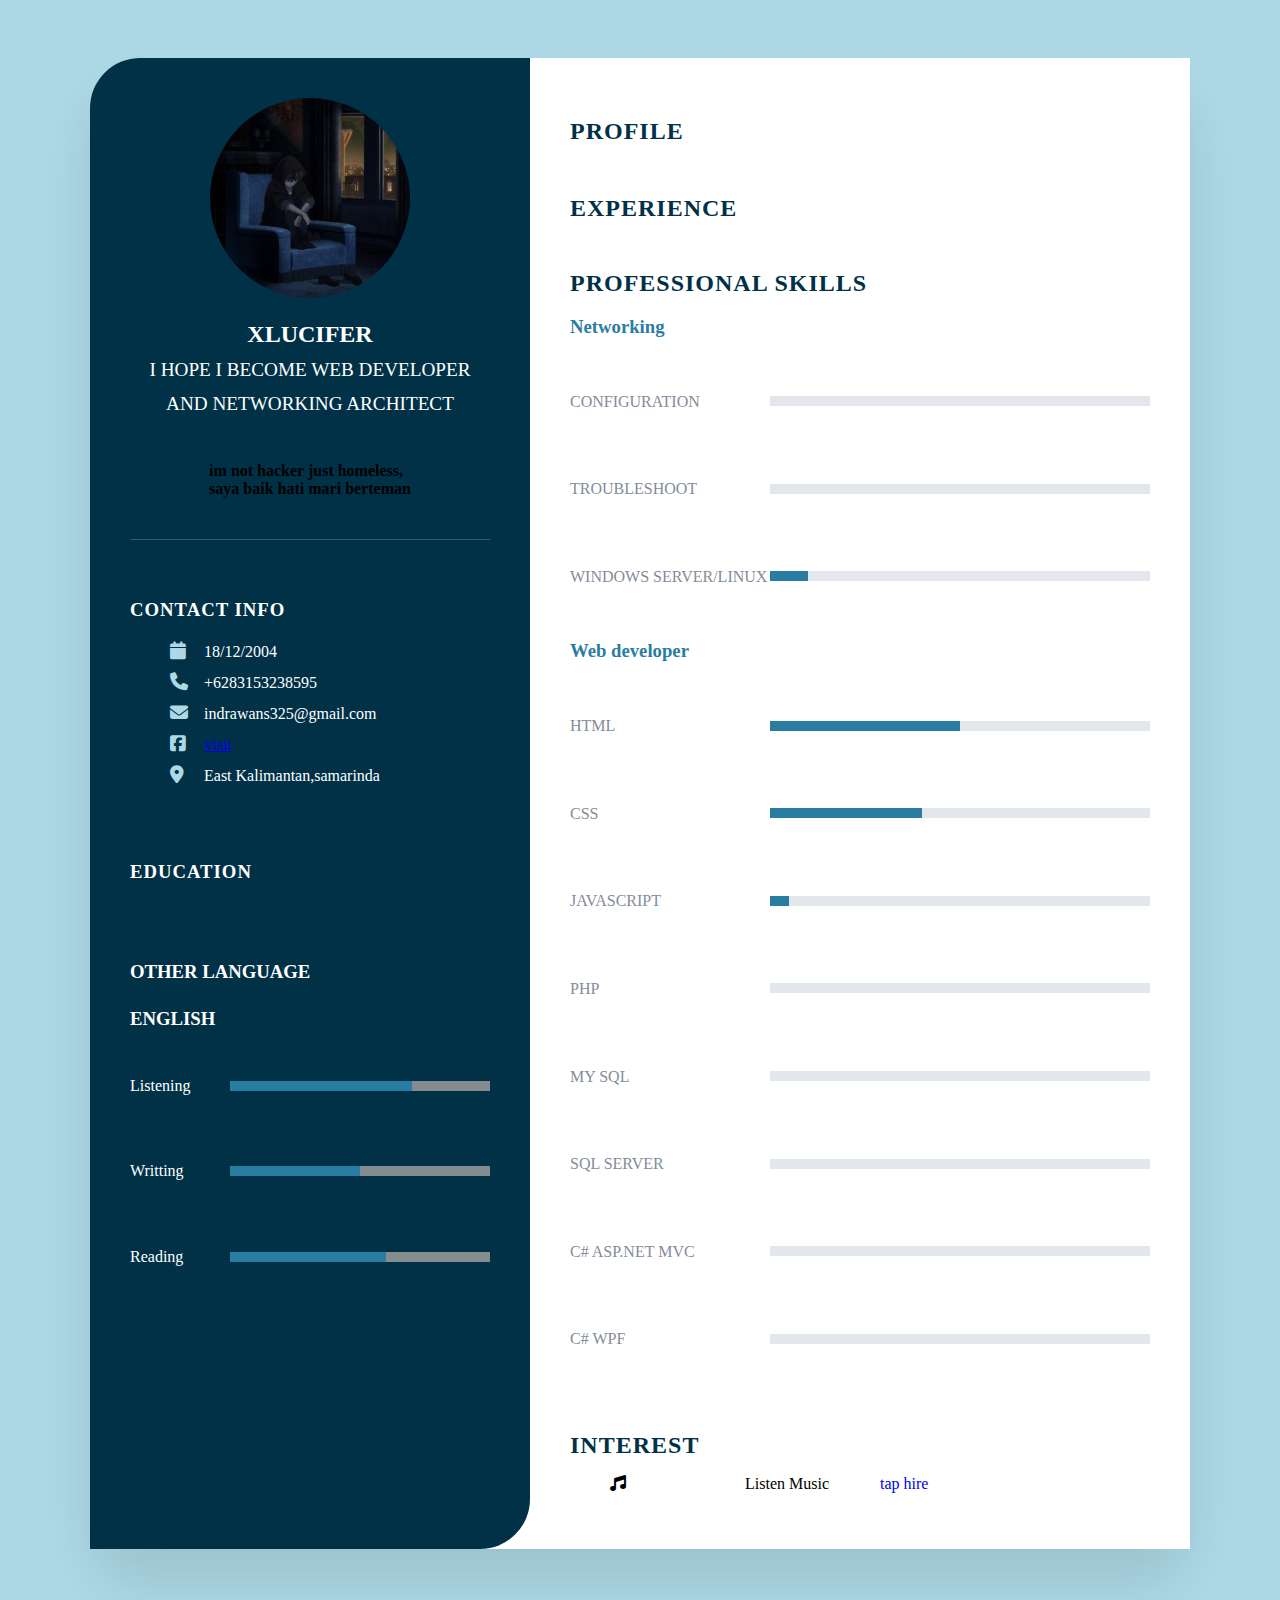
==== index.html @ 86979b14 "Update index.html" ====
<!DOCTYPE html>
<html lang="en">

<head>
    <meta charset="UTF-8">
    <meta http-equiv="X-UA-Compatible" content="IE=edge">
    <meta name="viewport" content="width=device-width, initial-scale=1.0">
    <link rel="stylesheet" href="https://cdnjs.cloudflare.com/ajax/libs/font-awesome/6.2.0/css/all.min.css">
   <link rel="stylesheet" type="text/css" href="style.css">
    <title>hi im indra</title>
   
<head>
<body>
    <div class="container">
        <!--Left side-->
        <div class="left_Side">
            <div class="profileText">
                <div class="imgBox">
                    <img src="pp.jpg" alt="">
                </div>
                <h2>Xlucifer
                    <br>    
                    <span> i hope i become Web developer <br> and Networking architect</span>
                </h2>
                <h4>im not hacker just homeless,<br>saya baik hati mari berteman</h4>
            </div>
            <div class="contactInfo">
                <h3 class="title">Contact Info</h3>
                <ul>
                    <li>
                        <span class="icon"><i class="fa-solid fa-calendar"></i></span>
                        <span class="text">18/12/2004</span>
                    </li>
                    <li>
                        <span class="icon"><i class="fa-solid fa-phone"></i></span>
                        <span class="text">+6283153238595</span>
                    </li>
                    <li>
                        <span class="icon"><i class="fa-solid fa-envelope"></i></span>
                        <span class="text">indrawans325@gmail.com</span>
                    </li>
                    <li>
                        <span class="icon"><i class="fa-brands fa-square-facebook"></i></span>
                        <span class="text"><a href="https://facebook.com/100080320804037">visit  </a></span>
                    </li>
                    <li>
                        <span class="icon"><i class="fa-solid fa-location-dot"></i></span>
                        <span class="text">East Kalimantan,samarinda</span>
                    </li>
                </ul>
            </div>
            <div class="contactInfo education">
                <h3 class="title">Education</h3>
                <ul>
                 <li>
                      <!--  <h5>2015 - 2018<br>(08/2015 - 10/2018)</h5>
                        <h4>Công nghệ thông tin - Lập trình phần mềm</h4>
                        <h4>Cao đẳng kỹ thuật Cao Thắng</h4>
                        <h4>Tốt nghiệp loại Khá, điểm tốt nghiệp trung bình: 6.5</h4>
                    </li>
                    <li>
                        <h5>2015 - 2018<br>(08/2015 - 10/2018)</h5>
                        <h4>Công nghệ thông tin - Lập trình phần mềm</h4>
                        <h4>Cao đẳng kỹ thuật Cao Thắng</h4>
                        <h4>Tốt nghiệp loại Khá, điểm tốt nghiệp trung bình: 6.5</h4>
                    </li>
                    <li>
                        <h5>2019 - 2022<br>(09/2019 - 10/2022)</h5>
                        <h4>Công nghệ thông tin - Quản trị mạng</h4>
                        <h4>Cao đẳng kỹ thuật Công Nghệ Bà Rịa Vũng Tàu</h4>
                        <h4>Tốt nghiệp loại Giỏi, điểm tốt nghiệp trung bình: 8.0</h4> !-->
                    </li>
                </ul>
            </div>
            <div class="contactInfo Language">
                <h3>Other Language</h3>
                <h3>English</h2>
                <div class="box">
                    <h4>Listening</h4>
                    <div class="percent">
                        <div class="percent-listening"></div>
                    </div>
                </div>
                <div class="box">
                    <h4>Writting</h4>
                    <div class="percent">
                        <div class="percent-writting"></div>
                    </div>
                </div>
                <div class="box">
                    <h4>Reading</h4>
                    <div class="percent">
                        <div class="percent-reading"></div>
                    </div>
                </div>
            </div>
        </div>
        <!--Right side-->
        <div class="right_Side">
            <div class="about">
                <h2 class="title2">Profile</h2>
                <p></p>
            </div>
            <div class="about">
                <h2 class="title2">Experience</h2>
                <br>
               <!-- <div class="box">
                    <div class="year_company">
                        <h5>CTY TNHH Sao Việt<br>(01/05/2018 - 12/01/2019)</h5>
                        <!-- <h5>CTY TNHH Sao Việt</h5> -->
                <!--    </div>
                    <div class="text">
                        <h4>Nhân viên - IT Help Desk & Support</h4>
                        <p>Tư vấn thiết bị tin học, đưa ra giải pháp, lắp đặt vận hành và lên kế hoạch bảo trì.
                            <br>Hiểu biết về mạng LAN/WAN, Windows Server, Linux, MacOS, ảo hoá VMWare, EXSi, Hyper-V, vSphere, Cloud ...
                            <br>Cấu hình Mạng nội bộ, thiết bị mạng như Cisco, Mikrotik, Ruijie, Draytek, Firewall ...
                            <br>Quản trị và Support User cấu hình các services của Server như AD, DHCP, DNS, WDS, VPN, FTP, ...
                            <br>Quản trị Database , Storage ... hiểu biết về PhpMyAdmin , SQL Server.
                            <br>Sửa chữa thay thế linh kiện PC, Laptop, máy in văn phòng hoặc máy Photocopy.
                        </p>
                    </div>
                </div>
                <div class="box">
                    <div class="year_company">
                        <h5>CTY KB Vision<br>(01/03/2022 - 24/07/2022)</h5>
                        <!-- <h5>CTY KB Vision</h5> 
                    </div>
                    <div class="text">
                        <h4>Sinh viên thực tập tại CTY KB VISION</h4>
                        <p>Tư vấn thiết bị tin học, đưa ra giải pháp, lắp đặt vận hành và lên kế hoạch bảo trì.
                            <br>Cấu hình Camera, Wifi, bảo trì và sữa chữa các thiết bị tin học văn phòng.
                            <br>Sửa chữa thay thế linh kiện PC, Laptop, máy in văn phòng hoặc máy Photocopy.
                            <br>Cấu hình mạng LAN/WAN kết hợp cùng các nhà mạng.
                        </p>
                    </div>
                </div> -->
                <div class="about skills">
                    <h2 class="title2">Professional Skills</h2>
                    <h3>Networking</h3>
                    <div class="box">
                        <h4>Configuration</h4>
                        <div class="percent">
                            <div class="percent-Configuration"></div>
                        </div>
                        <h4>Troubleshoot</h4>
                        <div class="percent">
                            <div class="percent-fix-troubleshoot"></div>
                        </div>
                        <!-- <h4>Linux</h4>
                        <div class="percent">
                            <div class="percent-linux"></div>
                        </div> -->
                        <h4>Windows server/Linux</h4>
                        <div class="percent">
                            <div class="percent-windows-linux"></div>
                        </div>
                    </div>
                    <h3>Web developer</h3>
                    <div class="box">
                        <h4>HTML</h4>
                        <div class="percent">
                            <div class="percent-HTML"></div>
                        </div>
                        <h4>CSS</h4>
                        <div class="percent">
                            <div class="percent-CSS"></div>
                        </div>
                        <h4>Javascript</h4>
                        <div class="percent">
                            <div class="percent-Javascript"></div>
                        </div>
                        <h4>PHP</h4>
                        <div class="percent">
                            <div class="percent-php"></div>
                        </div>
                        <h4>My SQL</h4>
                        <div class="percent">
                            <div class="percent-phpmyadmin"></div>
                        </div>
                        <h4>SQL Server</h4>
                        <div class="percent">
                            <div class="percent-sqlserver"></div>
                        </div>
                        <h4>C# ASP.Net MVC</h4>
                        <div class="percent">
                            <div class="percent-asp"></div>
                        </div>
                        <!-- <h4>C# WindowsForm</h4>
                        <div class="percent">
                            <div class="percent-windowsform"></div>
                        </div> -->
                        <h4>C# WPF</h4>
                        <div class="percent">
                            <div class="percent-wpf"></div>
                        </div>
                    </div>
                </div>
                <div class="about interest">
                    <h2 class="title2">Interest</h2>
                    <ul
                        <li><i class="fa-solid fa-music"></i>Listen Music <a style="text-decoration:none"
                               href="https://youtube.com/playlist?list=PLJeht0-UlCHR5OqHsNZGWWJaHOOvCvGUw">
                                tap hire</a>
                            
                           
                        </li>
                    </ul>
                </div>
            </div>
        </div>
    </div>
</body>

</html>
---- style.css ----
<style>
        @import url("https://fonts.googleapis.com/css?family=Roboto:200,300,400,500,600,700,800,900&display=swap");
* {
    margin: 0;
    padding: 0;
    box-sizing: border-box;
    font-family: 'Roboto', sans-serif;
}

body {
    background: lightblue;
    display: flex;
    justify-content: center;
    align-items: center;
    min-height: 100vh;
}


/* ------------------------------------------------------- Container ----------------------------------------------- */

.container {
    position: relative;
    width: 100%;
    max-width: 1100px;
    min-height: 1000px;
    margin: 50px;
    background: white;
    display: grid;
    grid-template-columns: 2fr 3fr;
    box-shadow: 0 35px 55px rgba(0, 0, 0, 0.1);
    border-radius: 50px;
}


/* ------------------------------------------------------- Site Left ----------------------------------------------- */

.container .left_Side {
    position: relative;
    background: #003147;
    padding: 40px;
    border-radius: 50px 0 50px 0;
}

.profileText {
    position: relative;
    display: flex;
    flex-direction: column;
    align-items: center;
    padding-bottom: 20px;
    border-bottom: 1px solid rgba(255, 255, 255, 0.2)
}

.profileText .imgBox {
    position: relative;
    width: 200px;
    height: 200px;
    border-radius: 50%;
    overflow: hidden;
}

.profileText .imgBox img {
    position: absolute;
    top: 0;
    left: 0;
    width: 100%;
    height: 100%;
    object-fit: cover;
}

.profileText h2 {
    color: #fff;
    font-size: 1.5em;
    margin-top: 20px;
    text-transform: uppercase;
    text-align: center;
    font-weight: 600;
    line-height: 1.4em;
}

.profileText h2 span {
    font-size: 0.8em;
    font-weight: 300;
}


/* ------------------------------------------------------- Contact left site ----------------------------------------------- */

.contactInfo {
    padding-top: 40px;
}

.title {
    color: #fff;
    text-transform: uppercase;
    font-weight: 600;
    margin-bottom: 20px;
    letter-spacing: 1px;
}

.contactInfo ul {
    position: relative;
}

.contactInfo ul li {
    position: relative;
    list-style: none;
    margin: 10px 0;
    cursor: pointer;
}

.contactInfo ul li .icon {
    color: lightblue;
    width: 30px;
    display: inline-block;
    font-size: 18px;
}

.contactInfo ul li span {
    color: #fff;
    font-weight: 300;
}


/* ------------------------------------------------------- Education ----------------------------------------------- */

.contactInfo.education li {
    margin-bottom: 15px;
}

.contactInfo.education h5 {
    color: lightblue;
    font-weight: 600;
}

.contactInfo.education h4:nth-child(2) {
    color: #fff;
    font-weight: 500;
}

.contactInfo.education h4 {
    color: #fff;
    font-weight: 300;
}


/* ------------------------------------------------------- Experience ----------------------------------------------- */


/* ------------------------------------------------------- Language ----------------------------------------------- */

.contactInfo.Language h3 {
    text-transform: uppercase;
    color: #fff;
    margin-bottom: 25px;
}

.contactInfo.Language .box h4 {
    font-weight: 500;
}

.contactInfo.Language .box {
    color: #fff;
    margin-bottom: 25px;
    display: grid;
    grid-template-columns: 100px 1fr;
    justify-content: center;
    align-items: center;
}

.contactInfo.Language .box .percent {
    position: relative;
    width: 100%;
    height: 10px;
    background: #848c90;
}

.contactInfo.Language .box .percent .percent-listening {
    position: absolute;
    top: 0;
    left: 0;
    height: 10px;
    width: 70%;
    background: #2a7da2;
}

.contactInfo.Language .box .percent .percent-writting {
    position: absolute;
    top: 0;
    left: 0;
    height: 10px;
    width: 50%;
    background: #2a7da2;
}

.contactInfo.Language .box .percent .percent-reading {
    position: absolute;
    top: 0;
    left: 0;
    height: 10px;
    width: 60%;
    background: #2a7da2;
}


/* ------------------------------------------------------- Site Right ----------------------------------------------- */

.container .right_Side {
    position: relative;
    background: #fff;
    padding: 40px;
}

.about {
    margin-bottom: 50px;
}

.about:last-child {
    margin-bottom: 0px;
}

.title2 {
    color: #003147;
    text-transform: uppercase;
    letter-spacing: 1px;
    margin-bottom: 10px;
}

p {
    color: #333;
}

.about .box {
    display: flex;
    flex-direction: row;
    margin: 20px 0;
}

.about .box .text p {
    line-height: 1.5em;
}

.about .box .year_company {
    min-width: 150px;
}

.about .box .year_company h5 {
    text-transform: uppercase;
    color: #848c90;
    font-weight: 600;
}

.about .box .text h4 {
    text-transform: uppercase;
    color: #2a7da2;
    font-size: 16px;
}

.about.skills h3 {
    color: #2a7da2;
}

.about.skills .box h4 {
    text-transform: uppercase;
    color: #848c99;
    font-weight: 500;
}


/*----------------------------------*/

.about.skills .box {
    display: grid;
    grid-template-columns: 200px 1fr;
    justify-content: center;
    align-items: center;
    line-height: 45px;
}

.about.skills .box .percent {
    position: relative;
    width: 100%;
    height: 10px;
    background: rgba(163, 174, 188, 0.3);
}


/*----------------------------------*/


/* .about.skills .box {
    position: relative;
    width: 100%;
    display: grid;
    grid-template-columns: 150px 1fr;
    justify-content: center;
    align-items: center;
}

.about.skills .box .percent {
    position: relative;
    margin-bottom: 25px;
    width: 100%;
    height: 10px;
    background: rgb(209, 206, 206);
} */

.about.skills .box .percent .percent-Configuration {
    position: absolute;
    top: 0;
    left: 0;
    height: 10px;
    width: 0%;
    background: #2a7da2;
}

.about.skills .box .percent .percent-fix-troubleshoot {
    position: absolute;
    top: 0;
    left: 0;
    height: 10px;
    width: 0%;
    background: #2a7da2;
}

/*.about.skills .box .percent .percent-linux {
    position: absolute;
    top: 0;
    left: 0;
    height: 10px;
    width: 60%;
    background: #2a7da2;
}*/

.about.skills .box .percent .percent-windows-linux {
    position: absolute;
    top: 0;
    left: 0;
    height: 10px;
    width: 10%;
    background: #2a7da2;
}

.about.skills .box .percent .percent-HTML {
    position: absolute;
    top: 0;
    left: 0;
    height: 10px;
    width: 50%;
    background: #2a7da2;
}

.about.skills .box .percent .percent-CSS {
    position: absolute;
    top: 0;
    left: 0;
    height: 10px;
    width: 40%;
    background: #2a7da2;
}

.about.skills .box .percent .percent-Javascript {
    position: absolute;
    top: 0;
    left: 0;
    height: 10px;
    width: 5%;
    background: #2a7da2;
}

.about.skills .box .percent .percent-php {
    position: absolute;
    top: 0;
    left: 0;
    height: 10px;
    width: 0%;
    background: #2a7da2;
}

.about.skills .box .percent .percent-phpmyadmin {
    position: absolute;
    top: 0;
    left: 0;
    height: 10px;
    width: 0%;
    background: #2a7da2;
}

.about.skills .box .percent .percent-sqlserver {
    position: absolute;
    top: 0;
    left: 0;
    height: 10px;
    width: 0%;
    background: #2a7da2;
}

.about.skills .box .percent .percent-asp {
    position: absolute;
    top: 0;
    left: 0;
    height: 10px;
    width: 0%;
    background: #2a7da2;
}

.about.skills .box .percent .percent-windowsform {
    position: absolute;
    top: 0;
    left: 0;
    height: 10px;
    width: 0%;
    background: #2a7da2;
}

.about.skills .box .percent .percent-wpf {
    position: absolute;
    top: 0;
    left: 0;
    height: 10px;
    width: 0%;
    background: #2a7da2;
}

.about.interest ul {
    display: grid;
    grid-template-columns: repeat(4, 1fr);
}

.about.interest ul li {
    list-style: none;
    color: #333;
    font-weight: 500;
    margin: 20px 0;
}

.about.interest ul li .fa-solid {
    color: #03a9f4;
    margin-right: 5px;
    font-size: 18px;
    width: 20px;
}


/* @media (max-width: 950px) {
    .container {
        margin: 5px;
        grid-template-columns: repeat(1, 1fr);
    }
    .about.interest ul {
        grid-template-columns: repeat(2, 1fr);
    }
} */

/*scale layout*/

@media screen and (min-width: 0px) and (max-width:970px) {
    .container {
        margin: 5px;
        grid-template-columns: repeat(1, 1fr);
    }
    .about.interest ul {
        grid-template-columns: repeat(2, 1fr);
    }
}

@media screen and (min-width: 0px) and (max-width:0px) {
    .container {
        margin: 5px;
        grid-template-columns: repeat(1, 1fr);
    }
    .about.interest ul {
        grid-template-columns: repeat(1, 1fr);
    }
}
        






    </style>
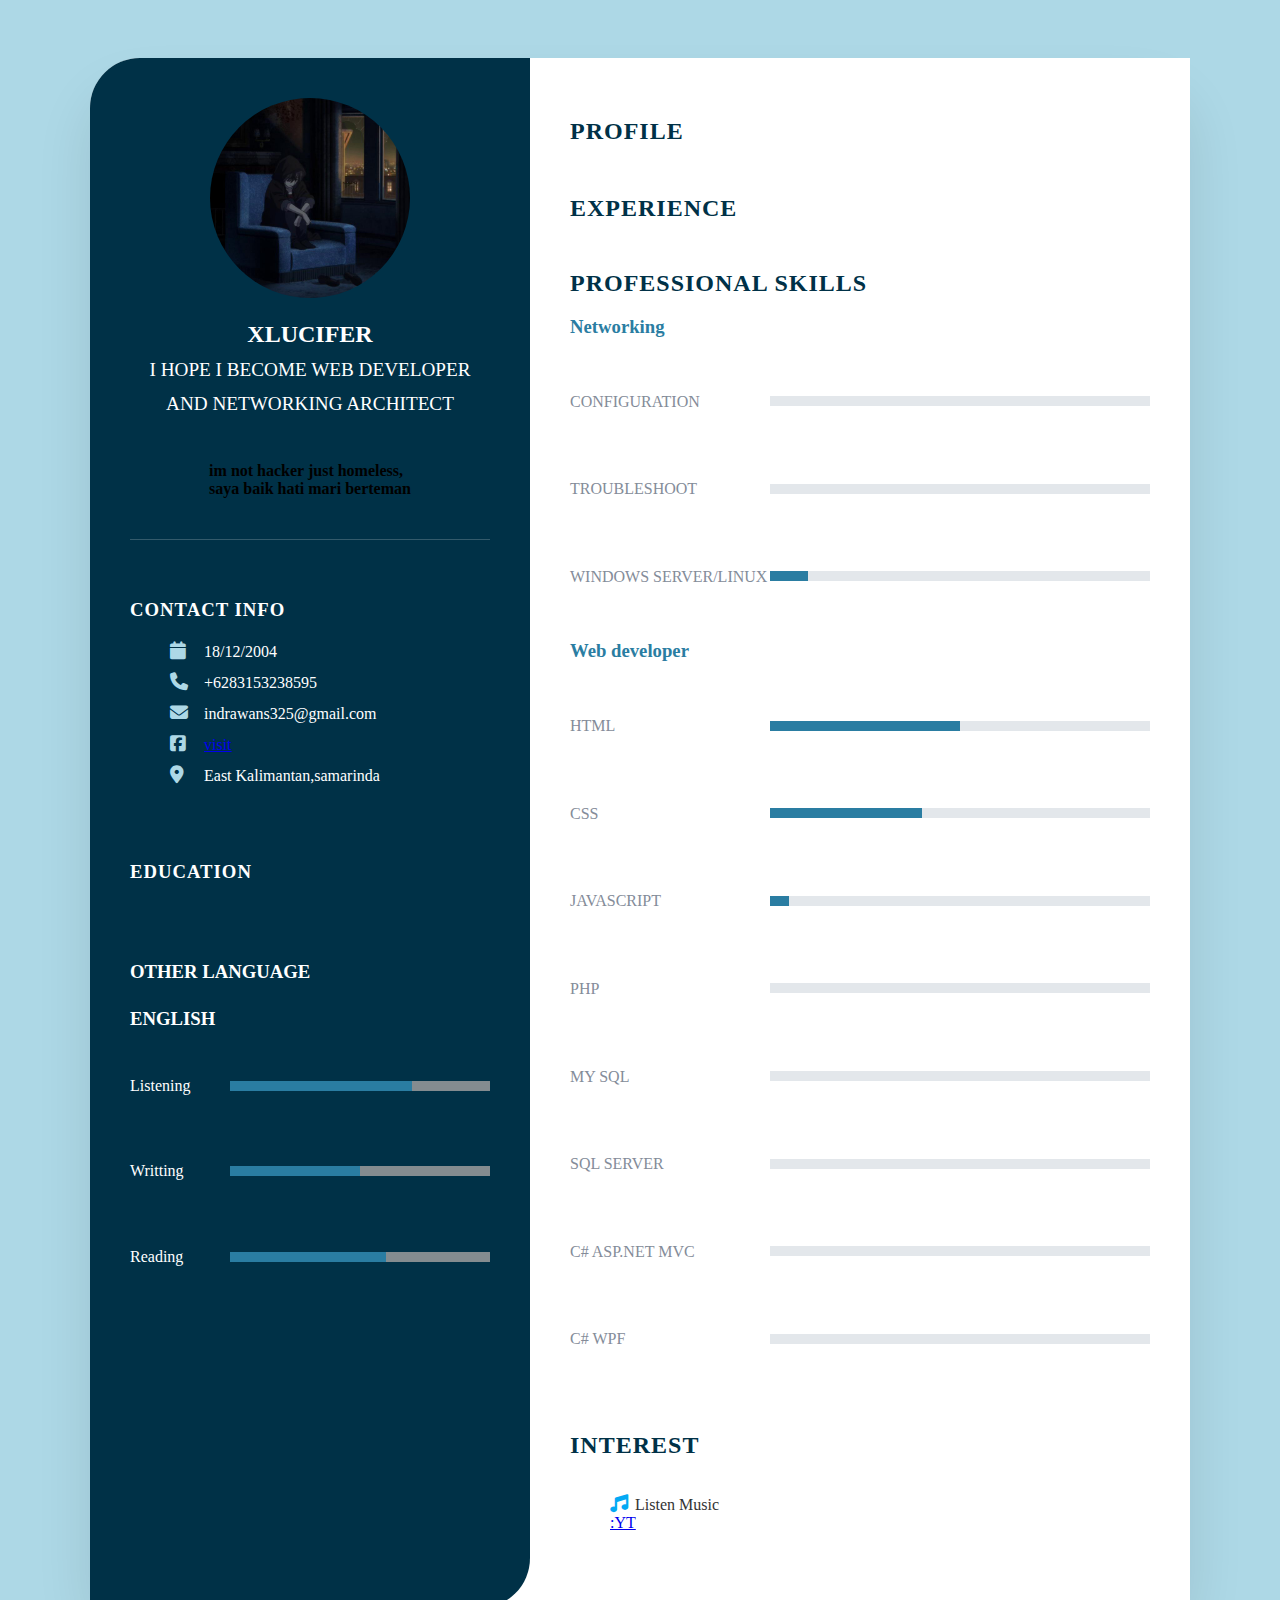
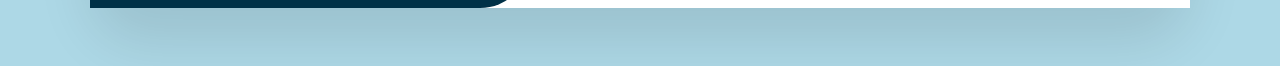
==== commit 69874ba8: "Update index.html" ====
--- a/index.html
+++ b/index.html
@@ -198,13 +198,13 @@
                 </div>
                 <div class="about interest">
                     <h2 class="title2">Interest</h2>
-                    <ul
-                        <li><i class="fa-solid fa-music"></i>Listen Music <a style="text-decoration:none"
-                               href="https://youtube.com/playlist?list=PLJeht0-UlCHR5OqHsNZGWWJaHOOvCvGUw">
-                                tap hire</a>
-                            
-                           
-                        </li>
+                    <ul>
+          
+                   
+
+                        <li><i class="fa-solid fa-music"></i>Listen Music <a href="https://youtube.com/playlist?list=PLJeht0-UlCHR5OqHsNZGWWJaHOOvCvGUw">:YT</a></li>
+                        
+                    </ul>
                     </ul>
                 </div>
             </div>
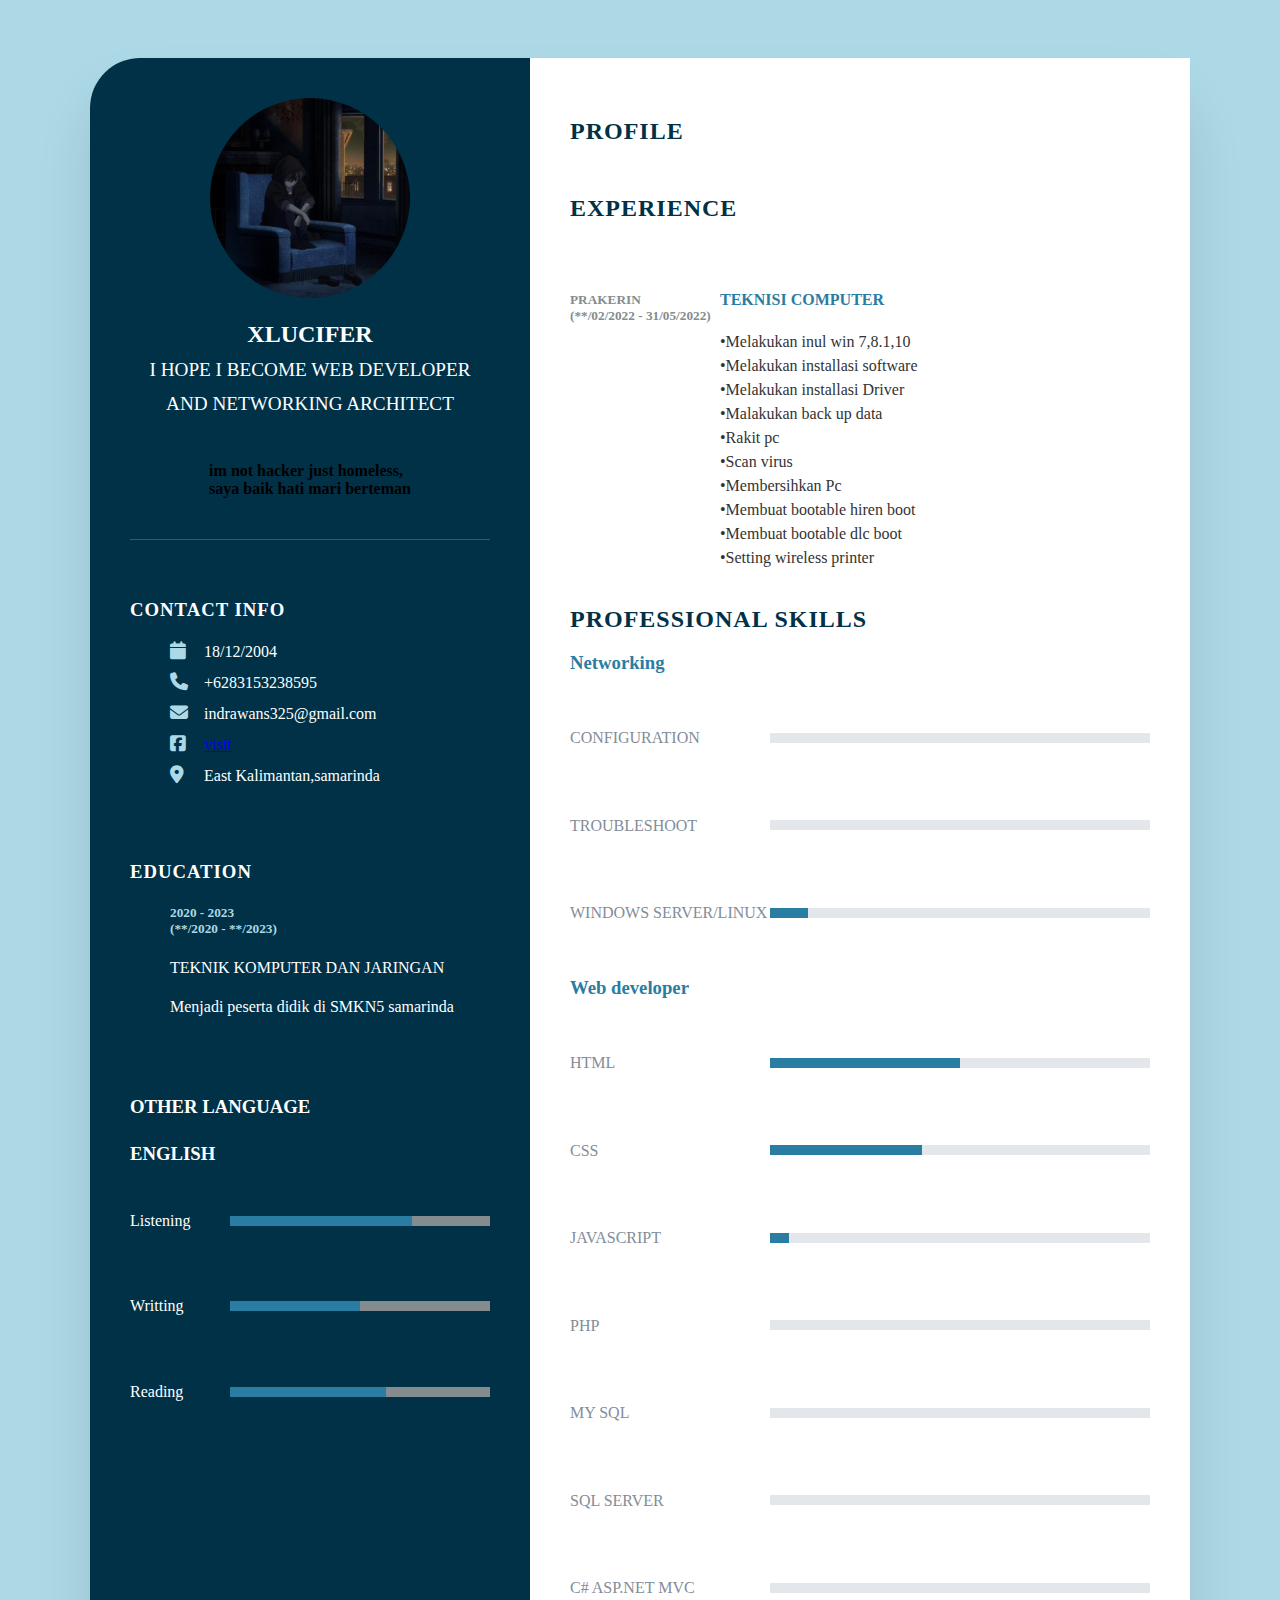
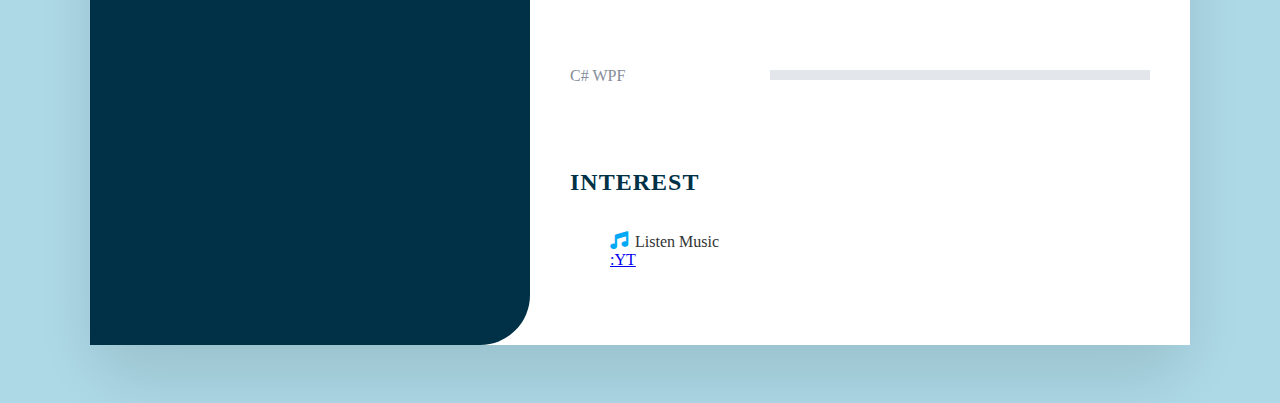
==== commit 27953ed8: "Update index.html" ====
--- a/index.html
+++ b/index.html
@@ -50,26 +50,15 @@
                     </li>
                 </ul>
             </div>
+            
             <div class="contactInfo education">
                 <h3 class="title">Education</h3>
                 <ul>
                  <li>
-                      <!--  <h5>2015 - 2018<br>(08/2015 - 10/2018)</h5>
-                        <h4>Công nghệ thông tin - Lập trình phần mềm</h4>
-                        <h4>Cao đẳng kỹ thuật Cao Thắng</h4>
-                        <h4>Tốt nghiệp loại Khá, điểm tốt nghiệp trung bình: 6.5</h4>
-                    </li>
-                    <li>
-                        <h5>2015 - 2018<br>(08/2015 - 10/2018)</h5>
-                        <h4>Công nghệ thông tin - Lập trình phần mềm</h4>
-                        <h4>Cao đẳng kỹ thuật Cao Thắng</h4>
-                        <h4>Tốt nghiệp loại Khá, điểm tốt nghiệp trung bình: 6.5</h4>
-                    </li>
-                    <li>
-                        <h5>2019 - 2022<br>(09/2019 - 10/2022)</h5>
-                        <h4>Công nghệ thông tin - Quản trị mạng</h4>
-                        <h4>Cao đẳng kỹ thuật Công Nghệ Bà Rịa Vũng Tàu</h4>
-                        <h4>Tốt nghiệp loại Giỏi, điểm tốt nghiệp trung bình: 8.0</h4> !-->
+                        <h5>2020 - 2023<br>(**/2020 - **/2023)</h5>
+                        <h4>TEKNIK KOMPUTER DAN JARINGAN</h4>
+                        <h4>Menjadi peserta didik di SMKN5 samarinda</h4>
+                        <h4></h4>
                     </li>
                 </ul>
             </div>
@@ -102,39 +91,29 @@
                 <h2 class="title2">Profile</h2>
                 <p></p>
             </div>
-            <div class="about">
+              <div class="about">
                 <h2 class="title2">Experience</h2>
                 <br>
-               <!-- <div class="box">
+                <div class="box">
                     <div class="year_company">
-                        <h5>CTY TNHH Sao Việt<br>(01/05/2018 - 12/01/2019)</h5>
-                        <!-- <h5>CTY TNHH Sao Việt</h5> -->
-                <!--    </div>
+                        <h5>PRAKERIN<br>(**/02/2022 - 31/05/2022)</h5> 
+                         
+                  </div>
                     <div class="text">
-                        <h4>Nhân viên - IT Help Desk & Support</h4>
-                        <p>Tư vấn thiết bị tin học, đưa ra giải pháp, lắp đặt vận hành và lên kế hoạch bảo trì.
-                            <br>Hiểu biết về mạng LAN/WAN, Windows Server, Linux, MacOS, ảo hoá VMWare, EXSi, Hyper-V, vSphere, Cloud ...
-                            <br>Cấu hình Mạng nội bộ, thiết bị mạng như Cisco, Mikrotik, Ruijie, Draytek, Firewall ...
-                            <br>Quản trị và Support User cấu hình các services của Server như AD, DHCP, DNS, WDS, VPN, FTP, ...
-                            <br>Quản trị Database , Storage ... hiểu biết về PhpMyAdmin , SQL Server.
-                            <br>Sửa chữa thay thế linh kiện PC, Laptop, máy in văn phòng hoặc máy Photocopy.
+                        <h4>TEKNISI COMPUTER</h4>
+                        <p>•Melakukan inul win 7,8.1,10
+                            <br>•Melakukan installasi software
+                            <br>•Melakukan installasi Driver
+                            <br>•Malakukan back up data 
+                            <br>•Rakit pc 
+                            <br>•Scan virus 
+                            <br>•Membersihkan Pc
+                            <br>•Membuat bootable hiren boot
+                            <br>•Membuat bootable dlc boot
+                            <br>•Setting wireless printer 
                         </p>
                     </div>
                 </div>
-                <div class="box">
-                    <div class="year_company">
-                        <h5>CTY KB Vision<br>(01/03/2022 - 24/07/2022)</h5>
-                        <!-- <h5>CTY KB Vision</h5> 
-                    </div>
-                    <div class="text">
-                        <h4>Sinh viên thực tập tại CTY KB VISION</h4>
-                        <p>Tư vấn thiết bị tin học, đưa ra giải pháp, lắp đặt vận hành và lên kế hoạch bảo trì.
-                            <br>Cấu hình Camera, Wifi, bảo trì và sữa chữa các thiết bị tin học văn phòng.
-                            <br>Sửa chữa thay thế linh kiện PC, Laptop, máy in văn phòng hoặc máy Photocopy.
-                            <br>Cấu hình mạng LAN/WAN kết hợp cùng các nhà mạng.
-                        </p>
-                    </div>
-                </div> -->
                 <div class="about skills">
                     <h2 class="title2">Professional Skills</h2>
                     <h3>Networking</h3>
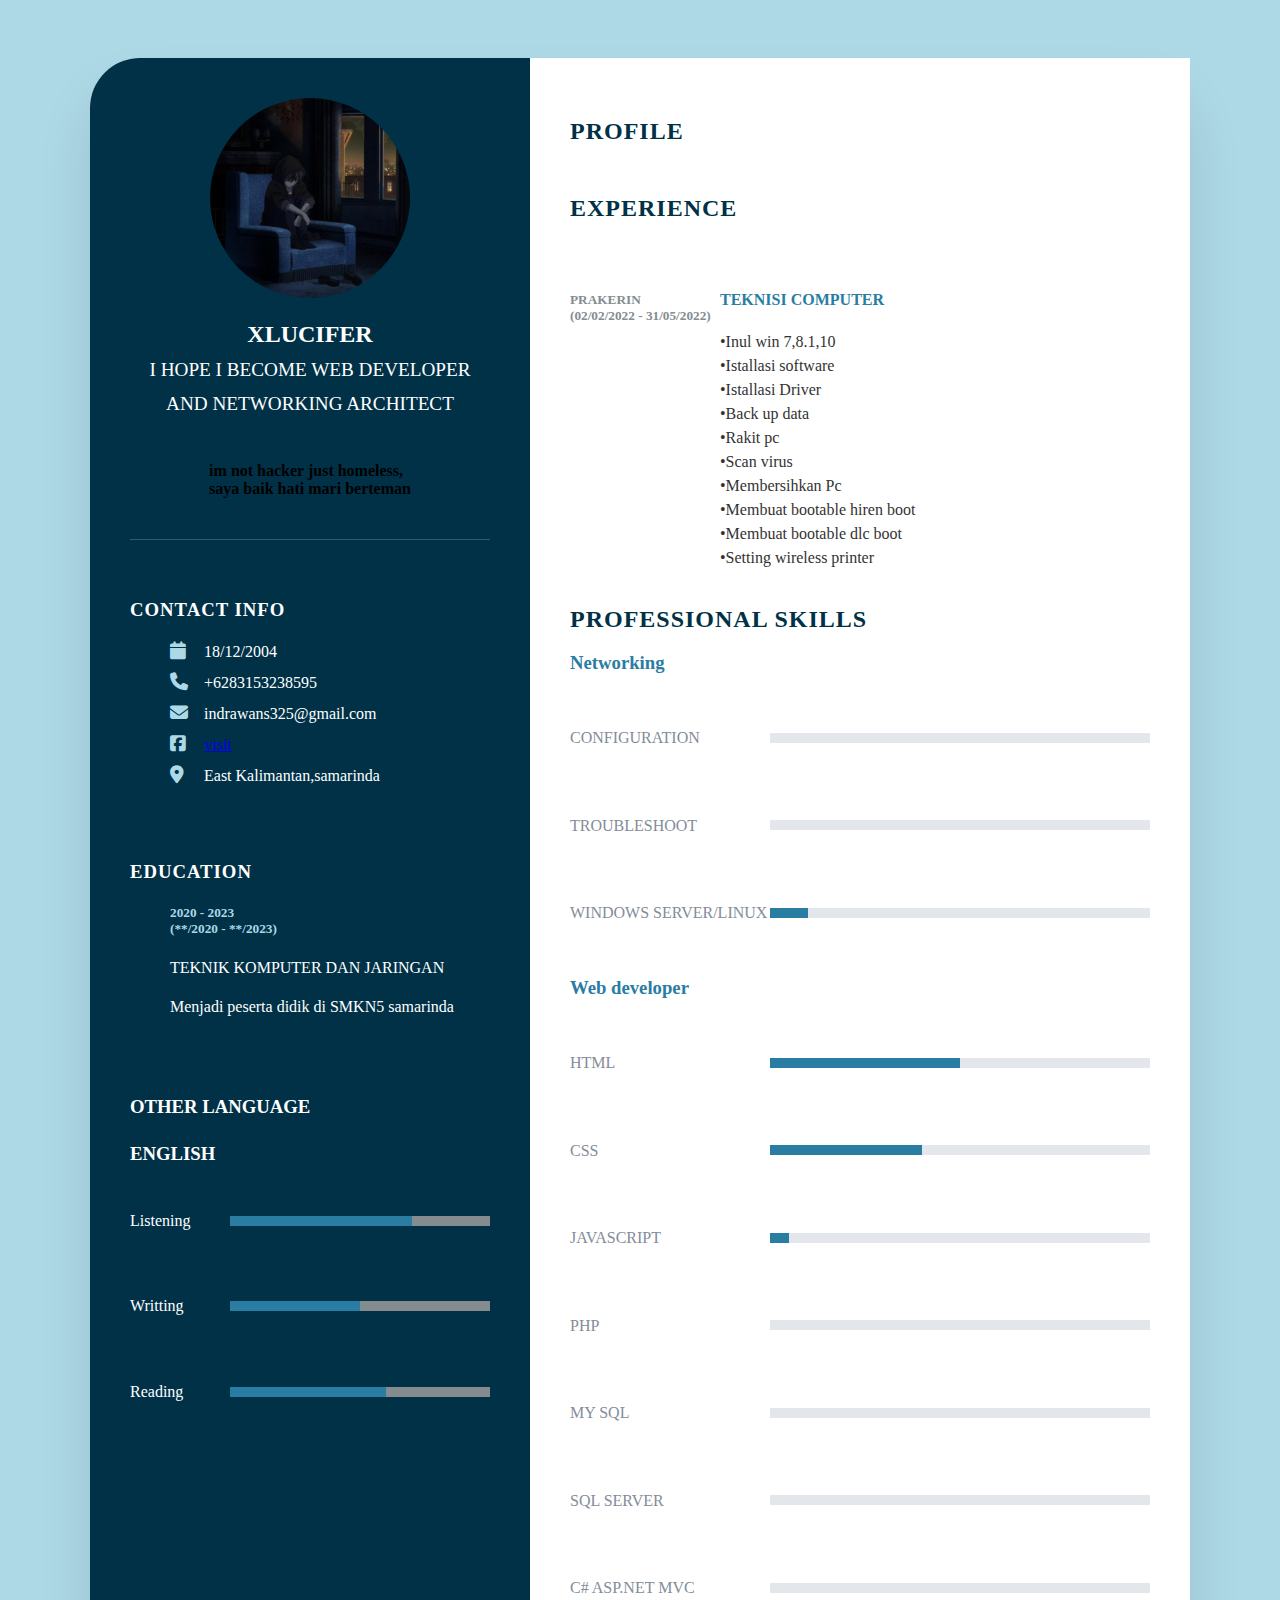
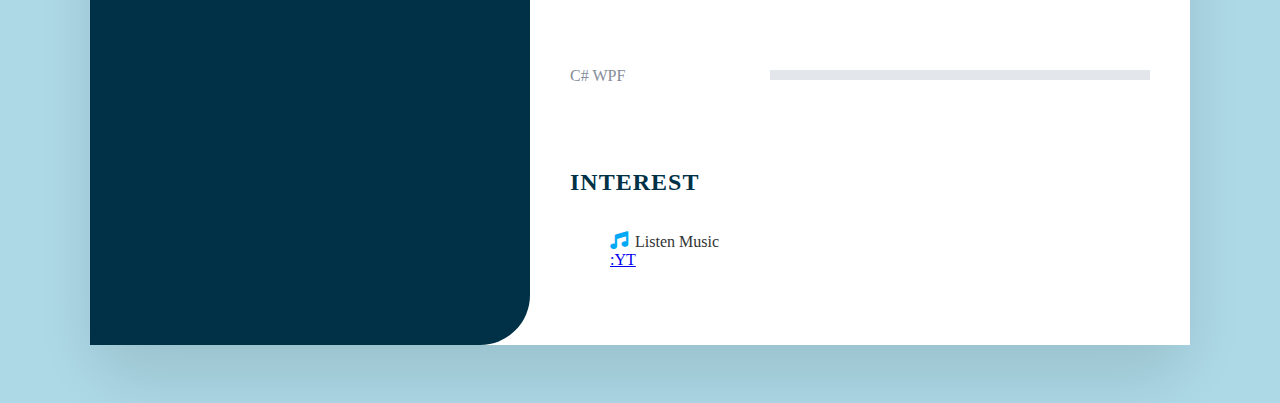
==== commit 4b4f541d: "Update index.html" ====
--- a/index.html
+++ b/index.html
@@ -96,15 +96,15 @@
                 <br>
                 <div class="box">
                     <div class="year_company">
-                        <h5>PRAKERIN<br>(**/02/2022 - 31/05/2022)</h5> 
+                        <h5>PRAKERIN<br>(02/02/2022 - 31/05/2022)</h5> 
                          
                   </div>
                     <div class="text">
                         <h4>TEKNISI COMPUTER</h4>
-                        <p>•Melakukan inul win 7,8.1,10
-                            <br>•Melakukan installasi software
-                            <br>•Melakukan installasi Driver
-                            <br>•Malakukan back up data 
+                        <p>•Inul win 7,8.1,10
+                            <br>•Istallasi software
+                            <br>•Istallasi Driver
+                            <br>•Back up data 
                             <br>•Rakit pc 
                             <br>•Scan virus 
                             <br>•Membersihkan Pc
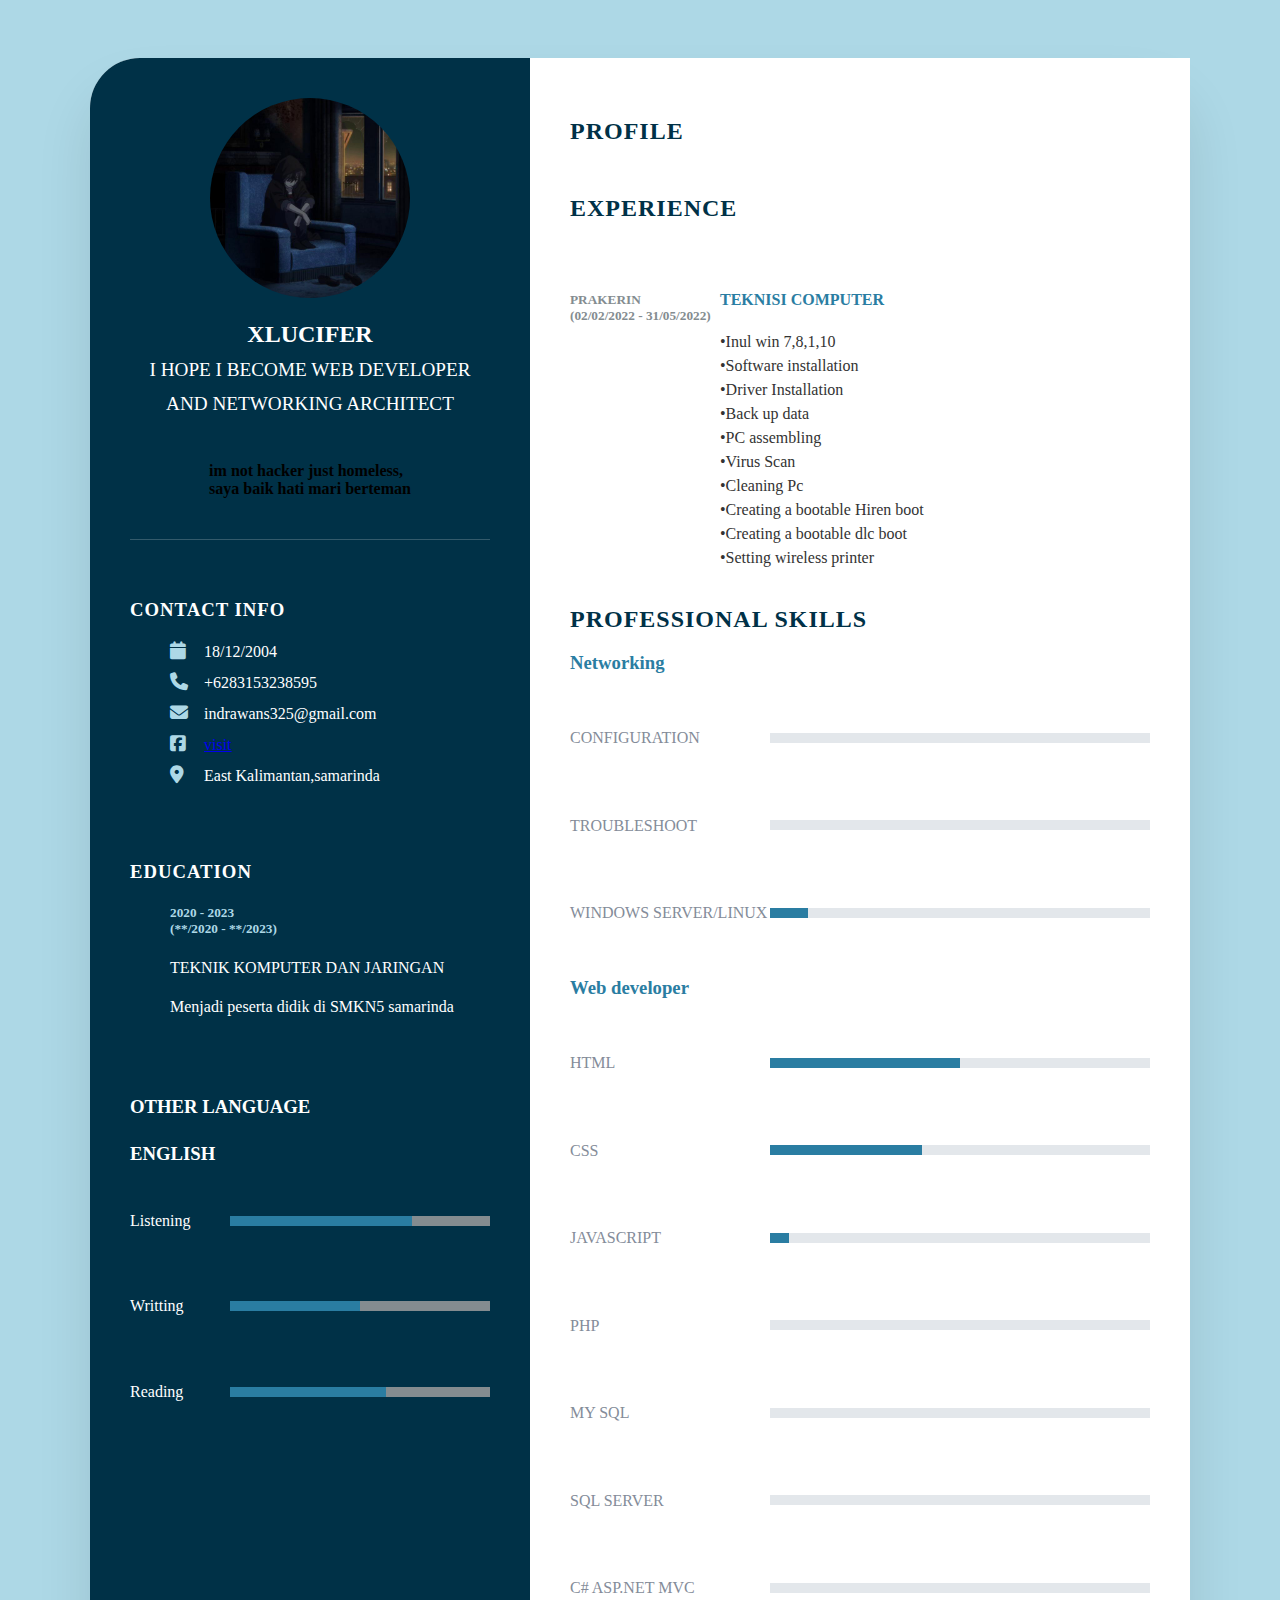
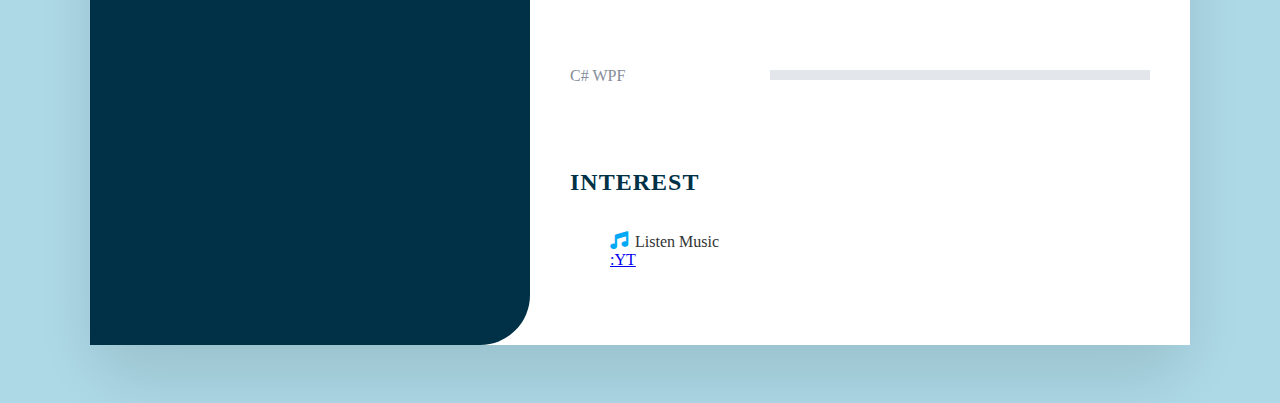
==== commit 33811127: "Update index.html" ====
--- a/index.html
+++ b/index.html
@@ -101,16 +101,17 @@
                   </div>
                     <div class="text">
                         <h4>TEKNISI COMPUTER</h4>
-                        <p>•Inul win 7,8.1,10
-                            <br>•Istallasi software
-                            <br>•Istallasi Driver
-                            <br>•Back up data 
-                            <br>•Rakit pc 
-                            <br>•Scan virus 
-                            <br>•Membersihkan Pc
-                            <br>•Membuat bootable hiren boot
-                            <br>•Membuat bootable dlc boot
-                            <br>•Setting wireless printer 
+                        
+                          <p>•Inul win 7,8,1,10
+                            <br>•Software installation
+                            <br>•Driver Installation
+                            <br>•Back up data
+                            <br>•PC assembling
+                            <br>•Virus Scan
+                            <br>•Cleaning Pc
+                            <br>•Creating a bootable Hiren boot
+                            <br>•Creating a bootable dlc boot
+                            <br>•Setting wireless printer
                         </p>
                     </div>
                 </div>
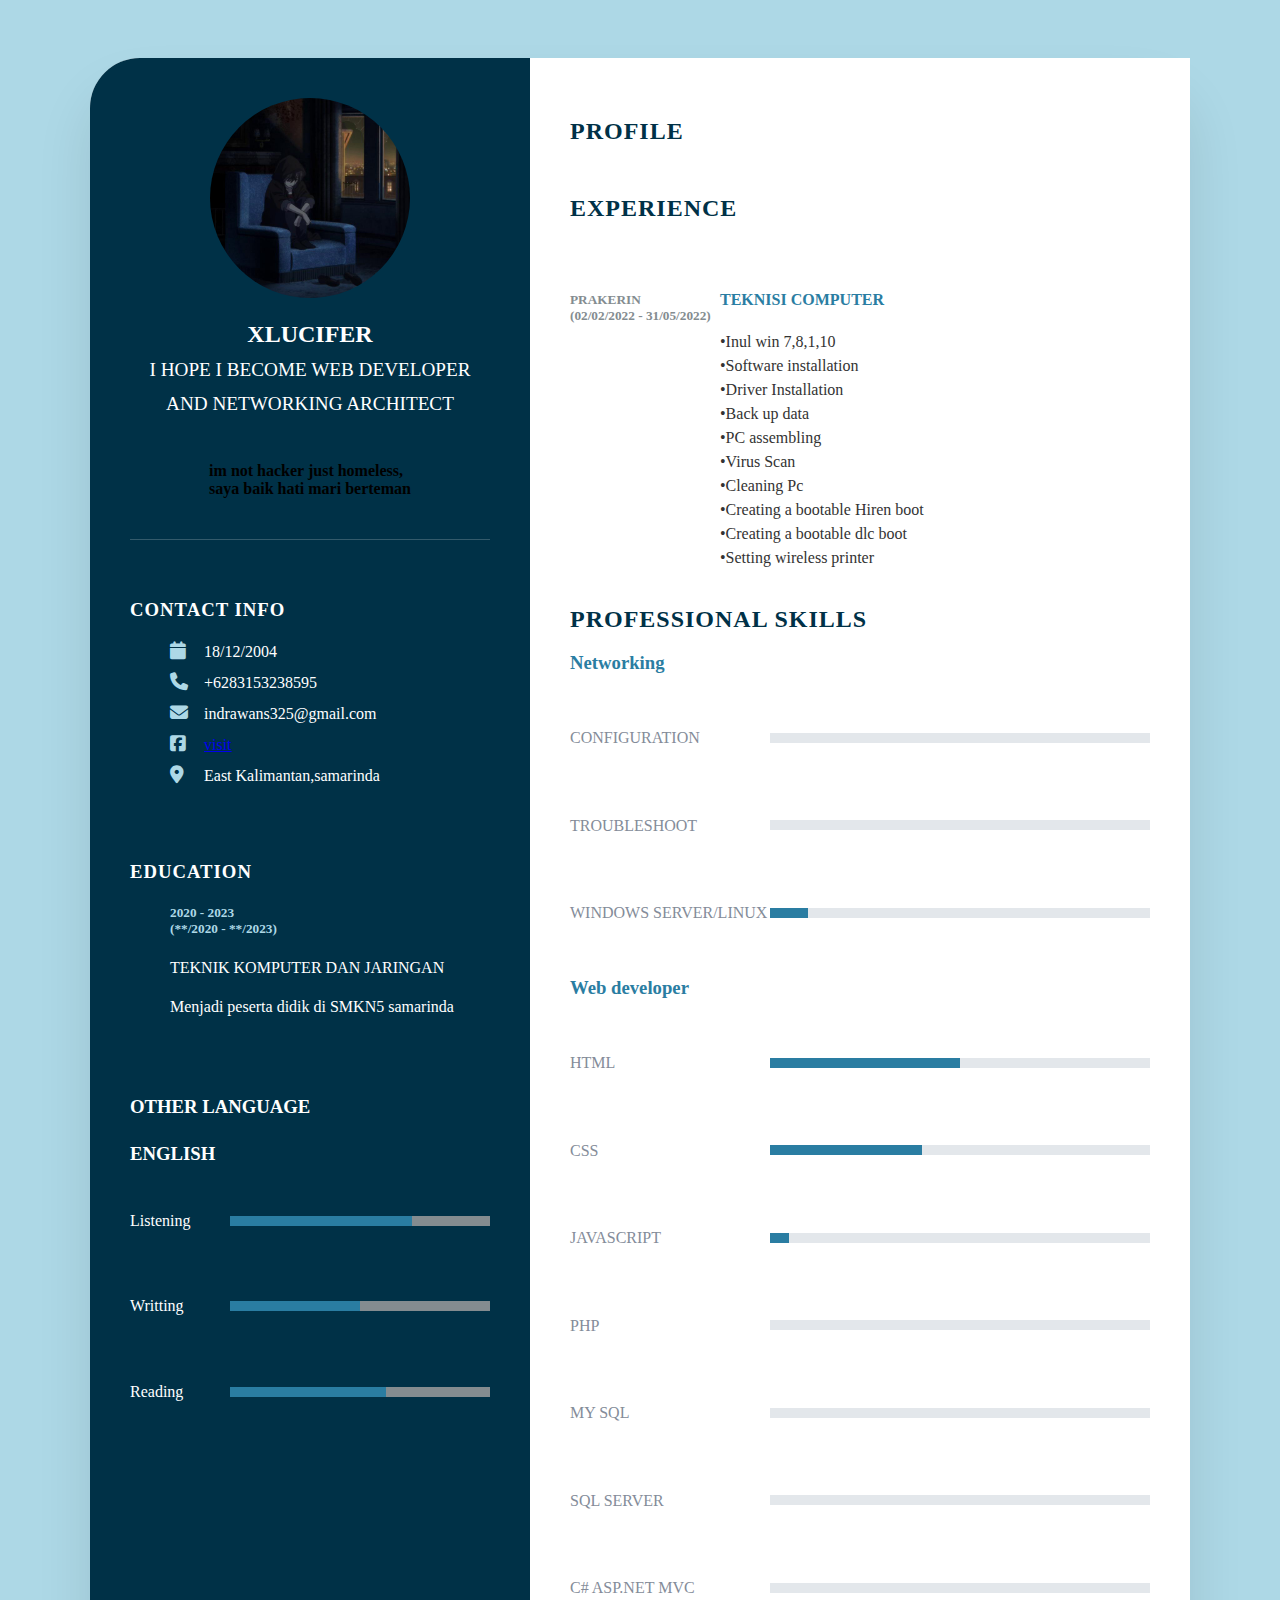
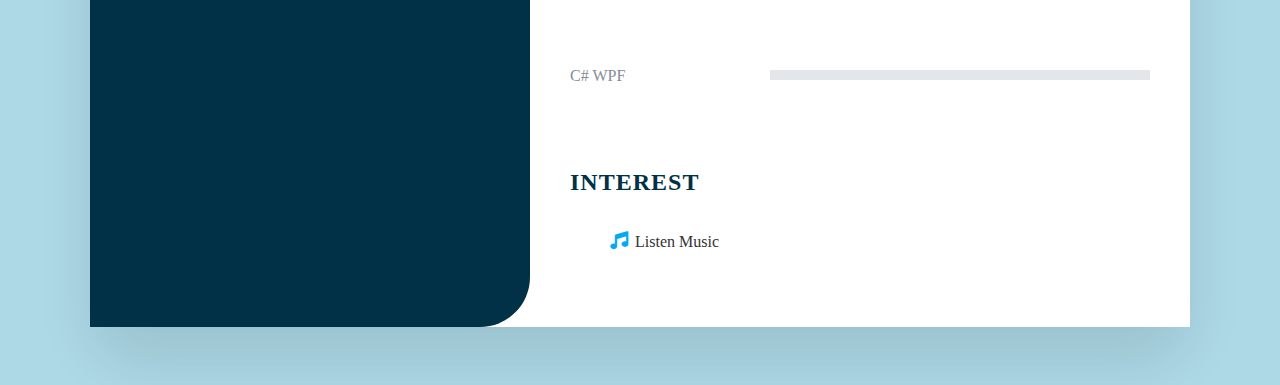
==== commit 18f043e4: "Update index.html" ====
--- a/index.html
+++ b/index.html
@@ -182,8 +182,7 @@
           
                    
 
-                        <li><i class="fa-solid fa-music"></i>Listen Music <a href="https://youtube.com/playlist?list=PLJeht0-UlCHR5OqHsNZGWWJaHOOvCvGUw">:YT</a></li>
-                        
+                        <li><i class="fa-solid fa-music"></i>Listen Music         
                     </ul>
                     </ul>
                 </div>
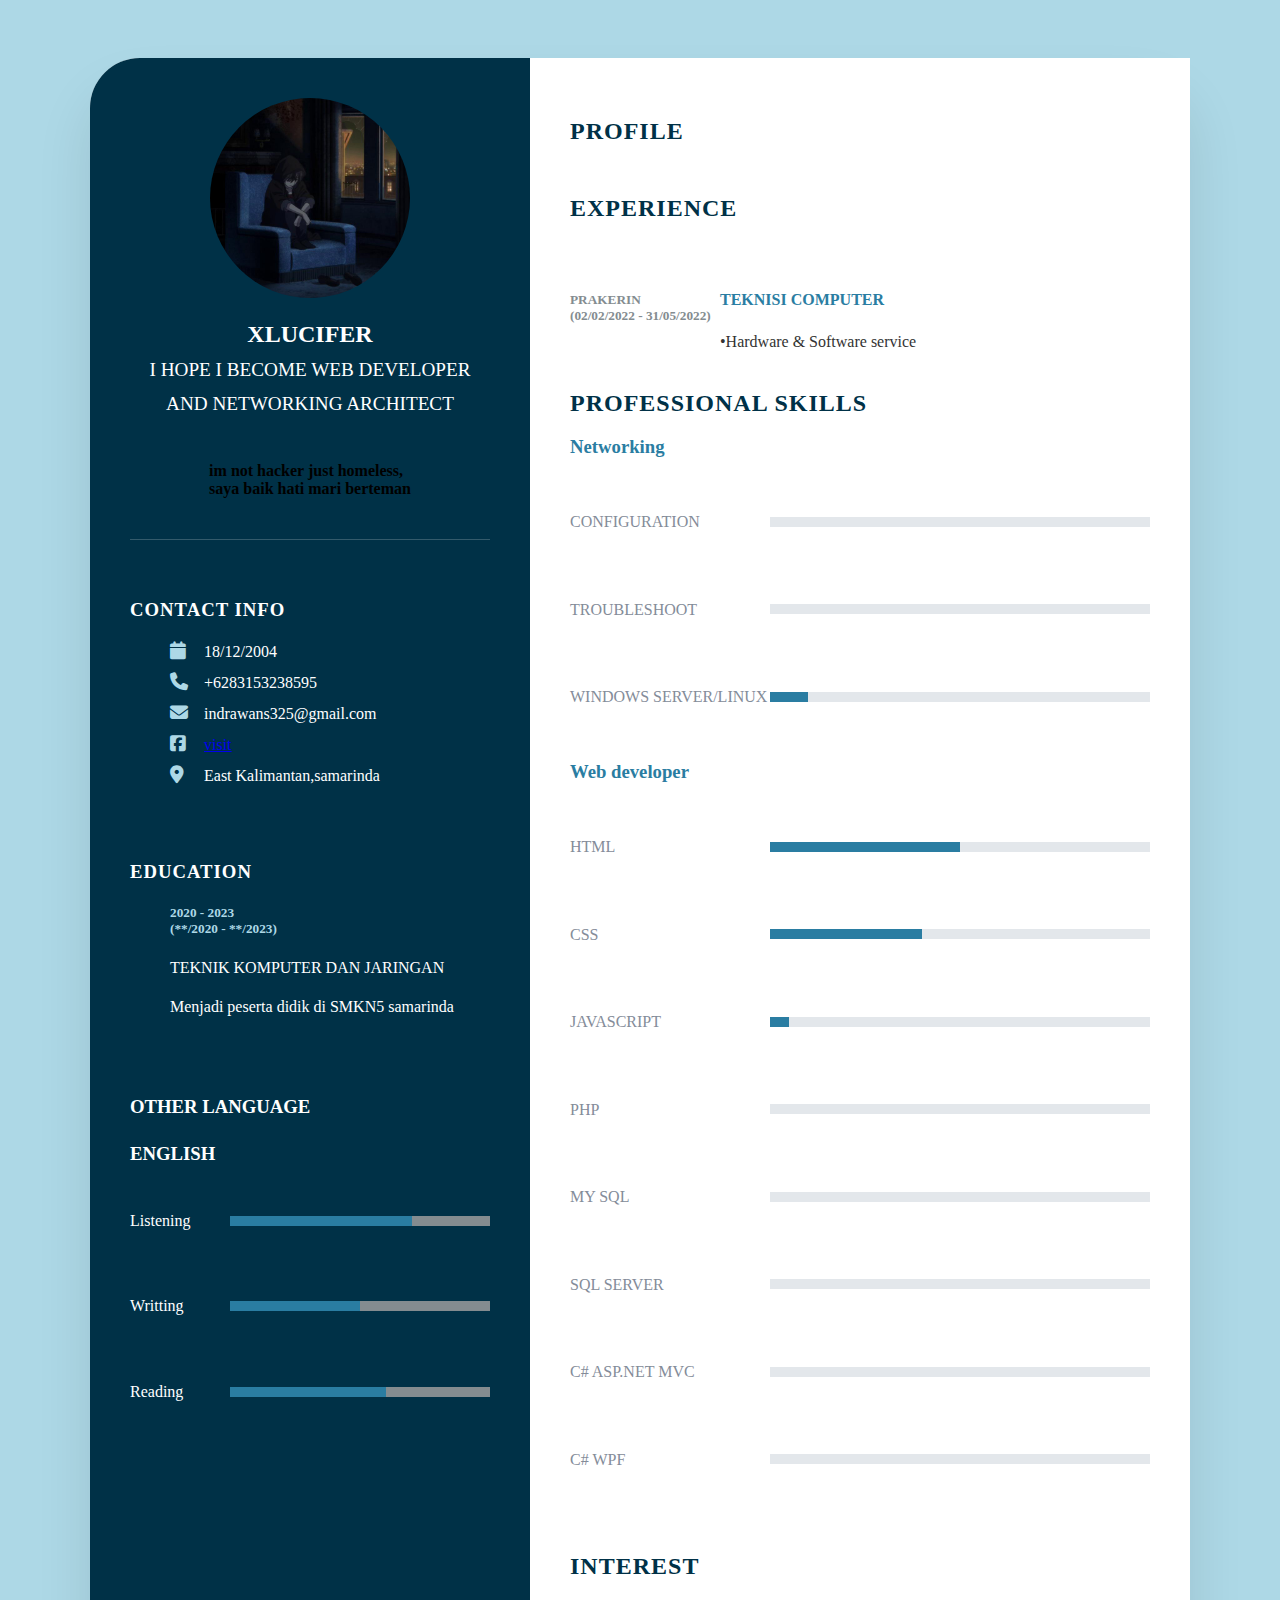
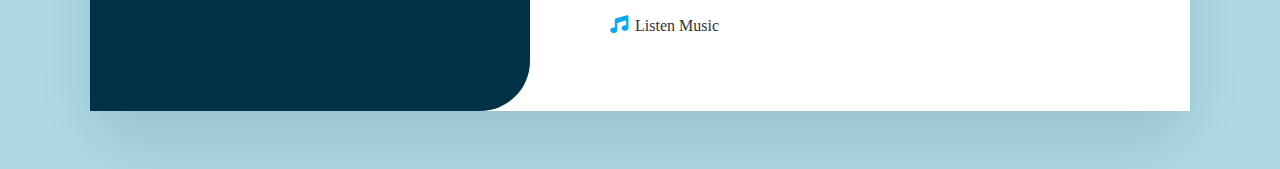
==== commit 62a88846: "Update index.html" ====
--- a/index.html
+++ b/index.html
@@ -102,16 +102,8 @@
                     <div class="text">
                         <h4>TEKNISI COMPUTER</h4>
                         
-                          <p>•Inul win 7,8,1,10
-                            <br>•Software installation
-                            <br>•Driver Installation
-                            <br>•Back up data
-                            <br>•PC assembling
-                            <br>•Virus Scan
-                            <br>•Cleaning Pc
-                            <br>•Creating a bootable Hiren boot
-                            <br>•Creating a bootable dlc boot
-                            <br>•Setting wireless printer
+                          <p>•Hardware & Software service
+                            
                         </p>
                     </div>
                 </div>
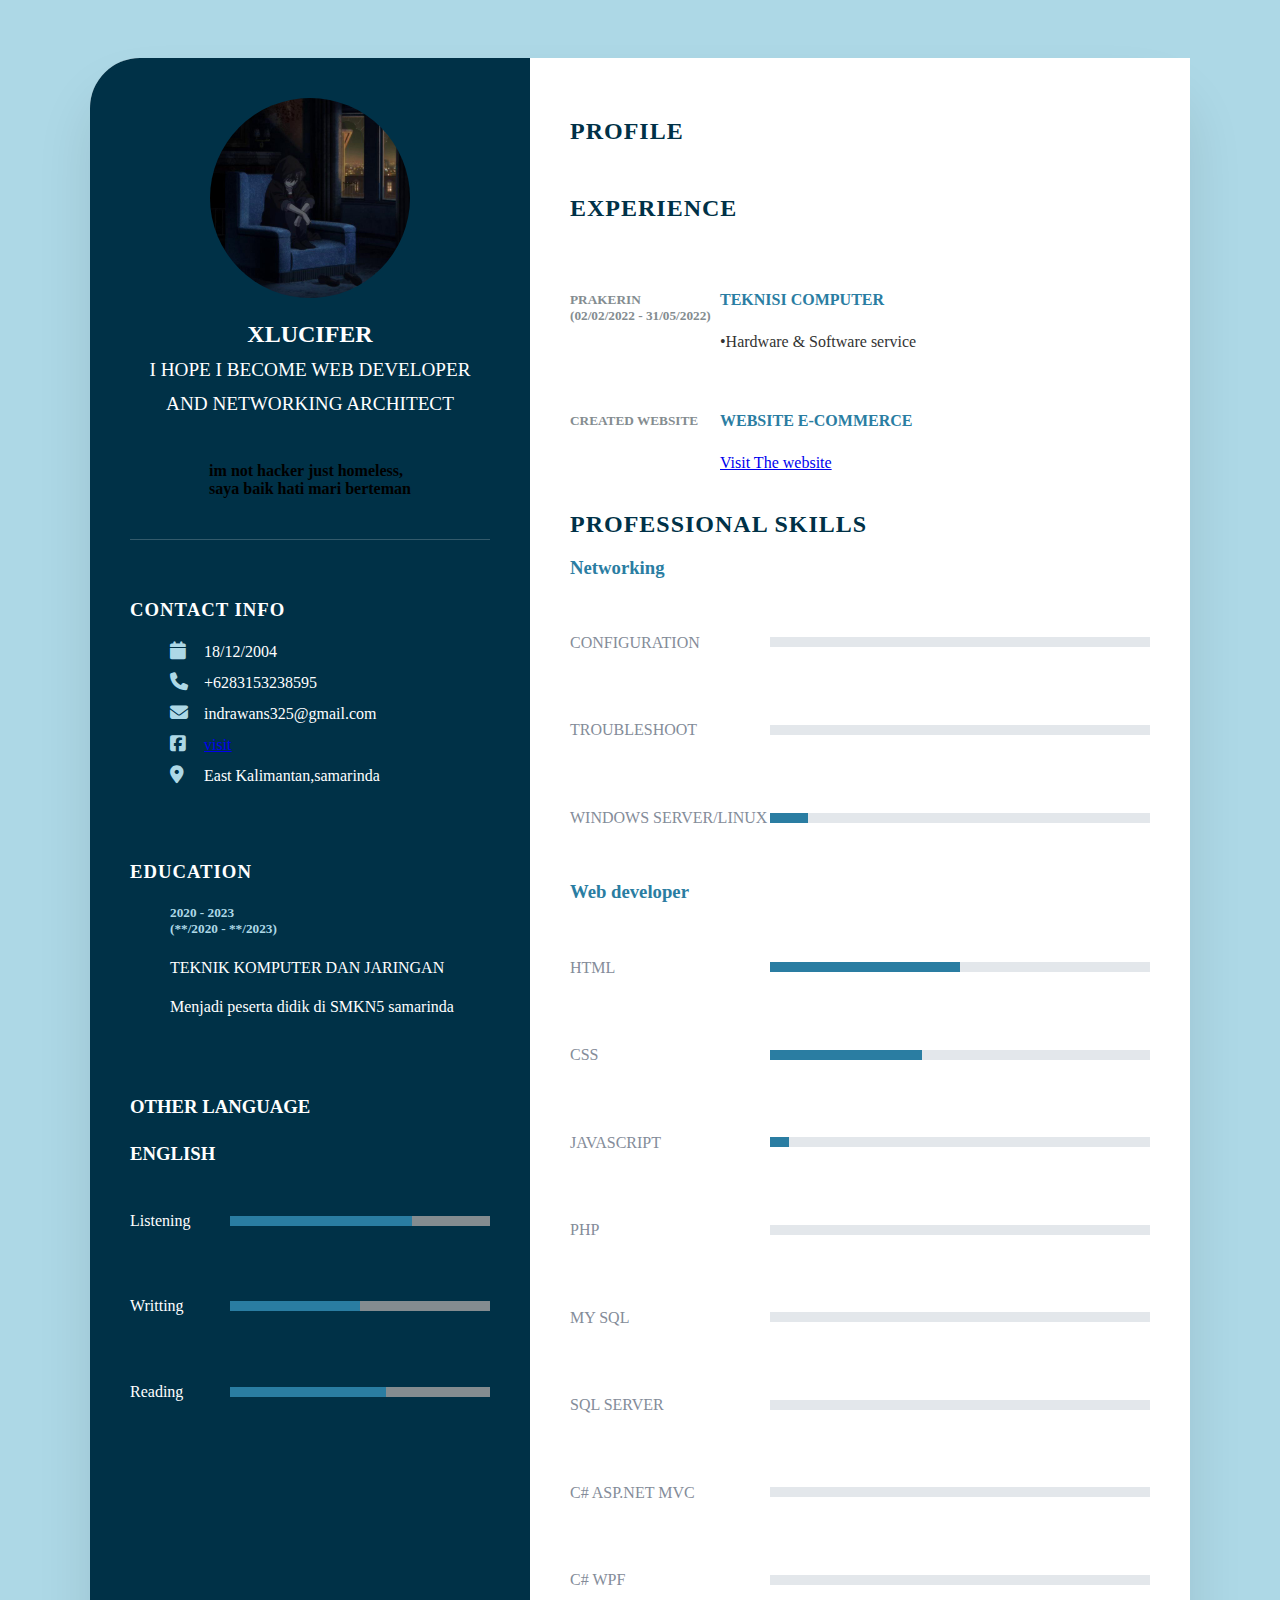
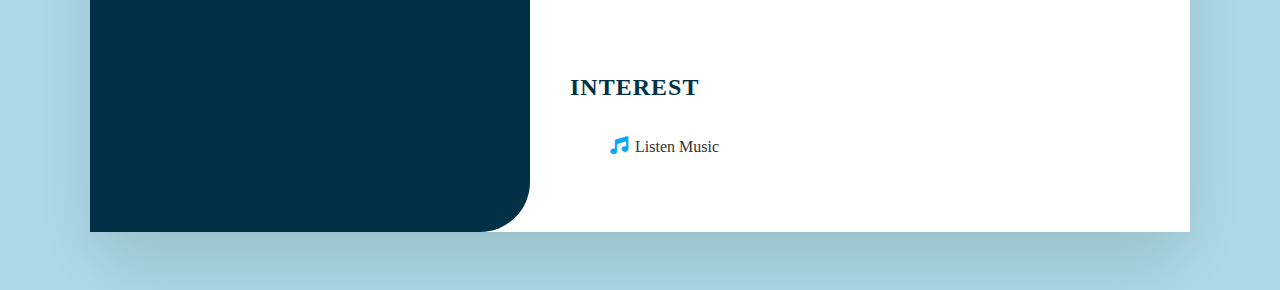
==== commit b7de33c4: "Update index.html" ====
--- a/index.html
+++ b/index.html
@@ -107,6 +107,19 @@
                         </p>
                     </div>
                 </div>
+                  <div class="box">
+                    <div class="year_company">
+                        <h5>Created Website<br></h5> 
+                         
+                  </div>
+                    <div class="text">
+                        <h4>Website E-Commerce</h4>
+                        
+                          <p><a href="https://kelompok5tkjt1.000webhostapp.com/">Visit The website</a>
+                            
+                        </p>
+                    </div>
+                </div>
                 <div class="about skills">
                     <h2 class="title2">Professional Skills</h2>
                     <h3>Networking</h3>
